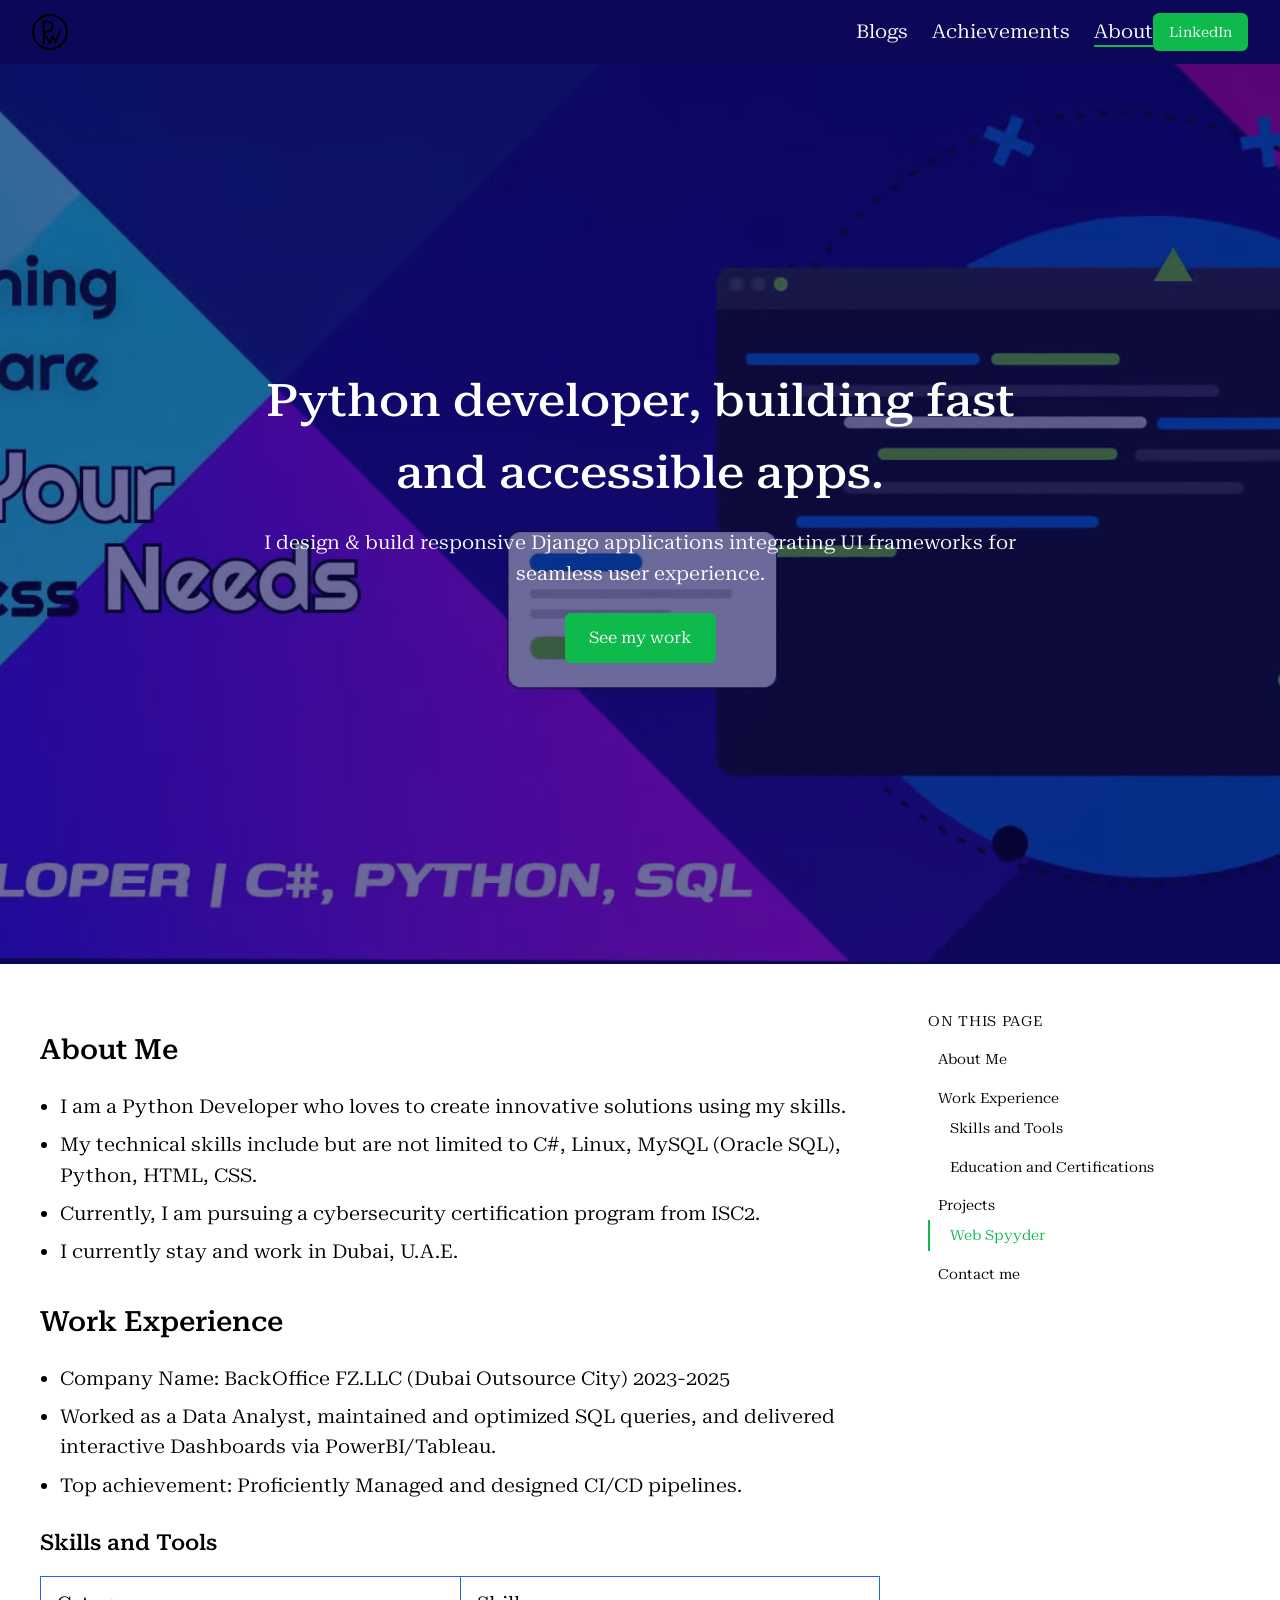
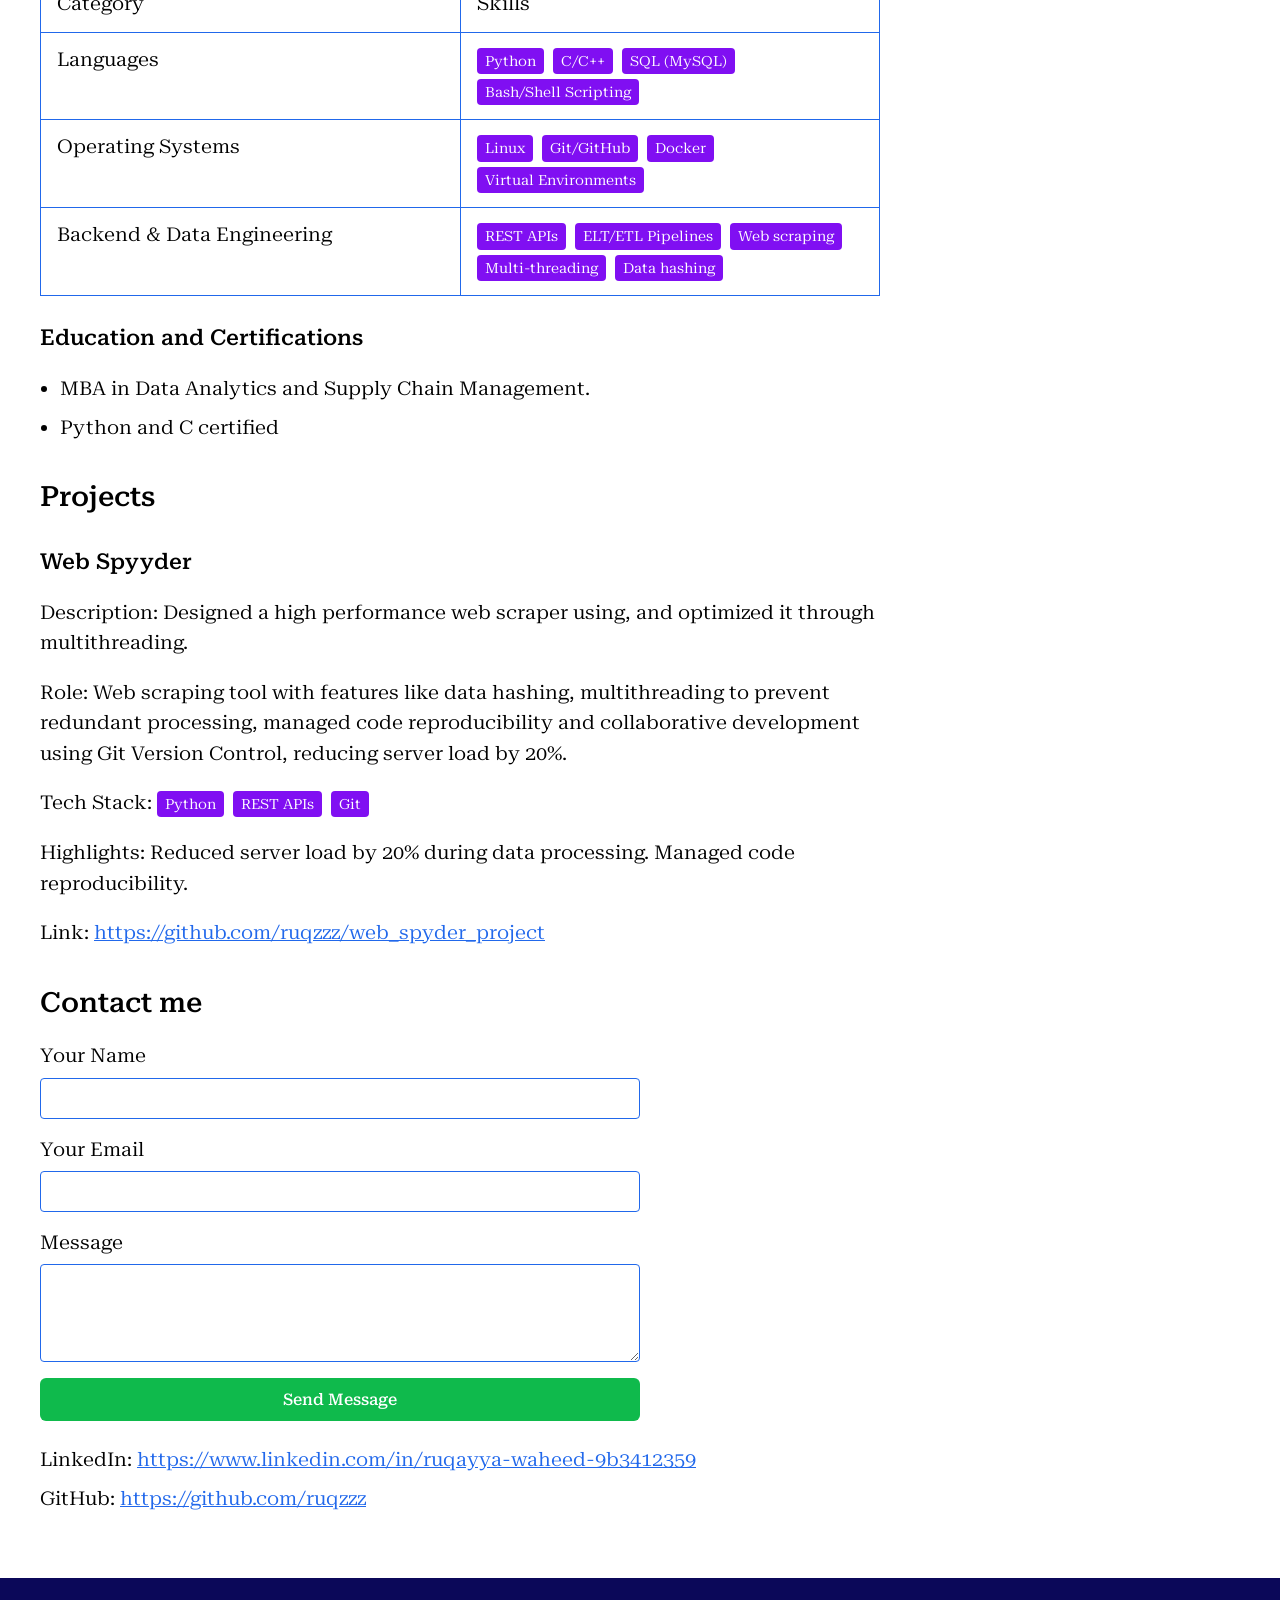
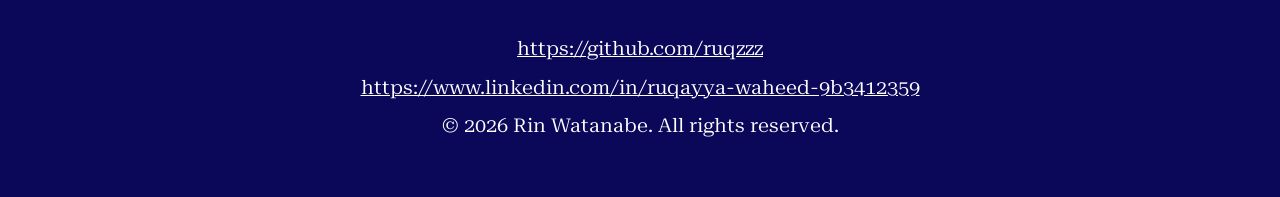
==== index.html @ 6cee9c37 "added portfolio source files" ====
<!DOCTYPE html>
<html lang="en">
<head>
  <meta charset="UTF-8">
  <meta name="viewport" content="width=device-width, initial-scale=1.0">
  <title>Rin_sporfolio — About</title>
  <meta name="description" content="Python developer, building fast and accessible apps. Portfolio of Rin Watanabe.">

  <!-- Open Graph (index.html only) -->
  <meta property="og:title" content="Rin_sporfolio">
  <meta property="og:description" content="Python developer, building fast and accessible apps.">
  <meta property="og:image" content="/assets/images/open_graph_image_optimized.png">
  <meta property="og:type" content="website">
  <meta property="og:url" content="/">

  <!-- Google Fonts: Roboto Serif variable font -->
  <link rel="preconnect" href="https://fonts.googleapis.com">
  <link rel="preconnect" href="https://fonts.gstatic.com" crossorigin>
  <link href="https://fonts.googleapis.com/css2?family=Roboto+Serif:ital,opsz,wdth,wght,GRAD@0,8..144,50..150,100..900,-50..100&display=swap" rel="stylesheet">

  <!-- Favicon (do not modify paths or version strings) -->
  <link rel="icon" type="image/png" href="/assets/icons/favicon-96x96.png?v=2026.06.29" sizes="96x96" />
  <link rel="icon" type="image/svg+xml" href="/assets/icons/favicon.svg?v=2026.06.29" />
  <link rel="shortcut icon" href="/assets/icons/favicon.ico?v=2026.06.29" />
  <link rel="apple-touch-icon" sizes="180x180" href="/assets/icons/apple-touch-icon.png?v=2026.06.29" />
  <meta name="apple-mobile-web-app-title" content="Rin_portf" />
  <link rel="manifest" href="/assets/icons/site.webmanifest?v=2026.06.29" />

  <link rel="stylesheet" href="/styles/styles.css">
</head>
<body>
  <a href="#main-content" class="skip-link">Skip to content</a>

  <!-- Global header (identical on all pages — edit nav links here) -->
  <div class="site-header-wrapper">
    <header class="site-header">
      <a href="index.html" class="header-logo">
        <img src="/assets/images/logo_updated.svg"
             alt="Rin_sporfolio logo"
             role="img"
             aria-label="Rin_sporfolio logo"
             height="36">
      </a>

      <nav class="header-nav" aria-label="Primary navigation">
        <ul>
          <li><a href="blogs.html">Blogs</a></li>
          <li><a href="achievements.html">Achievements</a></li>
          <li><a href="index.html" class="is-active">About</a></li>
        </ul>
      </nav>

      <div class="header-actions">
        <a href="https://www.linkedin.com/in/ruqayya-waheed-9b3412359"
           class="btn-linkedin"
           target="_blank"
           rel="noopener noreferrer">LinkedIn</a>
      </div>

      <button class="menu-toggle"
              type="button"
              aria-expanded="false"
              aria-controls="mobile-menu"
              aria-label="Open navigation menu">
        <span class="menu-toggle-bar"></span>
        <span class="menu-toggle-bar"></span>
        <span class="menu-toggle-bar"></span>
      </button>
    </header>

    <nav id="mobile-menu" class="mobile-menu" aria-label="Mobile navigation">
      <ul>
        <li><a href="blogs.html">Blogs</a></li>
        <li><a href="achievements.html">Achievements</a></li>
        <li><a href="index.html" class="is-active">About</a></li>
      </ul>
      <a href="https://www.linkedin.com/in/ruqayya-waheed-9b3412359"
         class="btn-linkedin"
         target="_blank"
         rel="noopener noreferrer">LinkedIn</a>
    </nav>
  </div>

  <!-- Hero section (edit headline and CTA in HTML below) -->
  <section class="hero" aria-label="Introduction">
    <video
      class="hero-video"
      autoplay
      muted
      loop
      playsinline
      aria-hidden="true"
      poster="/assets/images/optimized_fallback_hero_image.svg">
      <source
        src="/assets/images/optimized_Frame_len_increased.webm"
        type="video/webm">
    </video>
    <div class="hero-overlay" aria-hidden="true"></div>
    <div class="hero-content">
      <h1>Python developer, building fast and accessible apps.</h1>
      <p>I design &amp; build responsive Django applications integrating UI frameworks for seamless user experience.</p>
      <a href="#projects" class="btn-primary">See my work</a>
    </div>
  </section>

  <!-- Two-column layout: main content + TOC (no left sidebar) -->
  <div class="page-layout">
    <button class="toc-toggle"
            type="button"
            aria-expanded="false"
            aria-controls="toc-sidebar">
      On this page
    </button>

    <div class="content-grid">
      <main id="main-content" class="main-content">

        <!-- About Me (edit content below) -->
        <section id="about-me" aria-labelledby="about-me-heading">
          <h2 id="about-me-heading">About Me</h2>
          <ul>
            <li>I am a Python Developer who loves to create innovative solutions using my skills.</li>
            <li>My technical skills include but are not limited to C#, Linux, MySQL (Oracle SQL), Python, HTML, CSS.</li>
            <li>Currently, I am pursuing a cybersecurity certification program from ISC2.</li>
            <li>I currently stay and work in Dubai, U.A.E.</li>
          </ul>
        </section>

        <!-- Work Experience (edit content below) -->
        <section id="work-experience" aria-labelledby="work-experience-heading">
          <h2 id="work-experience-heading">Work Experience</h2>
          <ul>
            <li>Company Name: BackOffice FZ.LLC (Dubai Outsource City) 2023-2025</li>
            <li>Worked as a Data Analyst, maintained and optimized SQL queries, and delivered interactive Dashboards via PowerBI/Tableau.</li>
            <li>Top achievement: Proficiently Managed and designed CI/CD pipelines.</li>
          </ul>

          <h3 id="skills-and-tools">Skills and Tools</h3>
          <table class="skills-table">
            <thead>
              <tr>
                <th scope="col">Category</th>
                <th scope="col">Skills</th>
              </tr>
            </thead>
            <tbody>
              <tr>
                <th scope="row">Languages</th>
                <td>
                  <span class="skill-badge">Python</span>
                  <span class="skill-badge">C/C++</span>
                  <span class="skill-badge">SQL (MySQL)</span>
                  <span class="skill-badge">Bash/Shell Scripting</span>
                </td>
              </tr>
              <tr>
                <th scope="row">Operating Systems</th>
                <td>
                  <span class="skill-badge">Linux</span>
                  <span class="skill-badge">Git/GitHub</span>
                  <span class="skill-badge">Docker</span>
                  <span class="skill-badge">Virtual Environments</span>
                </td>
              </tr>
              <tr>
                <th scope="row">Backend &amp; Data Engineering</th>
                <td>
                  <span class="skill-badge">REST APIs</span>
                  <span class="skill-badge">ELT/ETL Pipelines</span>
                  <span class="skill-badge">Web scraping</span>
                  <span class="skill-badge">Multi-threading</span>
                  <span class="skill-badge">Data hashing</span>
                </td>
              </tr>
            </tbody>
          </table>

          <h3 id="education-and-certifications">Education and Certifications</h3>
          <ul>
            <li>MBA in Data Analytics and Supply Chain Management.</li>
            <li>Python and C certified</li>
          </ul>
        </section>

        <!-- Projects (edit content below) -->
        <section id="projects" aria-labelledby="projects-heading">
          <h2 id="projects-heading">Projects</h2>

          <h3 id="web-spyyder">Web Spyyder</h3>
          <p><strong>Description:</strong> Designed a high performance web scraper using, and optimized it through multithreading.</p>
          <p><strong>Role:</strong> Web scraping tool with features like data hashing, multithreading to prevent redundant processing, managed code reproducibility and collaborative development using Git Version Control, reducing server load by 20%.</p>
          <p><strong>Tech Stack:</strong> <span class="skill-badge">Python</span> <span class="skill-badge">REST APIs</span> <span class="skill-badge">Git</span></p>
          <p><strong>Highlights:</strong> Reduced server load by 20% during data processing. Managed code reproducibility.</p>
          <p><strong>Link:</strong> <a href="https://github.com/ruqzzz/web_spyder_project" target="_blank" rel="noopener noreferrer">https://github.com/ruqzzz/web_spyder_project</a></p>
        </section>

        <!-- Contact form (edit action URL and fields below) -->
        <section id="contact-me" aria-labelledby="contact-me-heading">
          <h2 id="contact-me-heading">Contact me</h2>
          <form class="contact-form"
                action="https://formspree.io/f/xlgypwyl"
                method="POST">
            <div class="form-group">
              <label for="contact-name">Your Name</label>
              <input type="text" id="contact-name" name="name" required aria-required="true">
            </div>
            <div class="form-group">
              <label for="contact-email">Your Email</label>
              <input type="email" id="contact-email" name="email" required aria-required="true">
            </div>
            <div class="form-group">
              <label for="contact-message">Message</label>
              <textarea id="contact-message" name="message" rows="4" required aria-required="true"></textarea>
            </div>
            <button type="submit" class="btn-primary">Send Message</button>
          </form>

          <div class="contact-links">
            <p>LinkedIn: <a href="https://www.linkedin.com/in/ruqayya-waheed-9b3412359" target="_blank" rel="noopener noreferrer">https://www.linkedin.com/in/ruqayya-waheed-9b3412359</a></p>
            <p>GitHub: <a href="https://github.com/ruqzzz" target="_blank" rel="noopener noreferrer">https://github.com/ruqzzz</a></p>
          </div>
        </section>

      </main>

      <!-- TOC column (auto-populated by scripts/main.js) -->
      <aside id="toc-sidebar"
             class="toc-sidebar"
             aria-label="On this page">
        <p class="toc-label">On this page</p>
        <nav aria-label="Table of contents">
          <!-- TOC links generated by JavaScript -->
        </nav>
      </aside>
    </div>
  </div>

  <!-- Global footer (identical on all pages) -->
  <footer class="site-footer">
    <p><a href="https://github.com/ruqzzz" target="_blank" rel="noopener noreferrer">https://github.com/ruqzzz</a></p>
    <p><a href="https://www.linkedin.com/in/ruqayya-waheed-9b3412359" target="_blank" rel="noopener noreferrer">https://www.linkedin.com/in/ruqayya-waheed-9b3412359</a></p>
    <p>&copy; 2026 Rin Watanabe. All rights reserved.</p>
  </footer>

  <script src="/scripts/main.js"></script>
</body>
</html>
---- styles/styles.css ----
/* ==========================================================================
   Rin_sporfolio — Global Styles
   Edit colours in :root. Edit layout breakpoints in the media queries below.
   ========================================================================== */

/* --- Colour system (edit here, never hardcode hex in HTML) --- */
:root {
  --color-primary-green: #0FBA4C;
  --color-primary-blue: #2168EB;
  --color-secondary-purple: #800FF2;
  --color-accent-navy: #0B0859;
  --color-accent-indigo: #1E0D8C;
  --color-bg-white: #FFFFFF;
  --color-text-black: #000000;
  --color-text-white: #FFFFFF;

  --hero-overlay: rgba(11, 8, 89, 0.6);

  --header-height: 64px;
  --header-z-index: 100;
  --toc-sticky-top: 80px;

  --font-family: 'Roboto Serif', serif;

  --focus-ring: 2px solid var(--color-primary-green);
  --focus-offset: 2px;
}

/* --- Smooth scrolling for TOC anchor links --- */
html {
  scroll-behavior: smooth;
}

/* --- Typography: mobile-first defaults --- */
body {
  margin: 0;
  font-family: var(--font-family);
  font-size: 16px;
  font-weight: 400;
  font-style: normal;
  font-variation-settings: 'opsz' 16, 'wdth' 112.5, 'wght' 400, 'GRAD' -50;
  background-color: var(--color-bg-white);
  color: var(--color-text-black);
  line-height: 1.6;
}

h1 {
  font-family: var(--font-family);
  font-size: 28px;
  font-weight: 500;
  font-style: normal;
  font-variation-settings: 'opsz' 28, 'wdth' 125, 'wght' 500;
  margin-top: 0;
}

h2 {
  font-family: var(--font-family);
  font-size: 28px;
  font-weight: 500;
  font-style: normal;
  font-variation-settings: 'opsz' 28, 'wdth' 112.5, 'wght' 500, 'GRAD' 49;
  margin-top: 2rem;
  margin-bottom: 1rem;
}

h3 {
  font-family: var(--font-family);
  font-size: 22px;
  font-weight: 500;
  font-style: normal;
  font-variation-settings: 'opsz' 22, 'wdth' 112.5, 'wght' 500, 'GRAD' 49;
  margin-top: 1.5rem;
  margin-bottom: 0.75rem;
}

/* --- Skip to content link --- */
.skip-link {
  position: absolute;
  top: -100%;
  left: 1rem;
  z-index: 1000;
  padding: 0.75rem 1rem;
  background-color: var(--color-primary-green);
  color: var(--color-text-white);
  text-decoration: none;
  border-radius: 4px;
}

.skip-link:focus {
  top: 1rem;
  outline: var(--focus-ring);
  outline-offset: var(--focus-offset);
}

/* --- Focus styles (never suppress outline) --- */
a:focus-visible,
button:focus-visible,
input:focus-visible,
textarea:focus-visible,
summary:focus-visible {
  outline: var(--focus-ring);
  outline-offset: var(--focus-offset);
}

/* --- Global header --- */
.site-header {
  position: sticky;
  top: 0;
  z-index: var(--header-z-index);
  display: flex;
  align-items: center;
  justify-content: space-between;
  height: var(--header-height);
  padding: 0 1rem;
  background-color: var(--color-accent-navy);
  color: var(--color-text-white);
}

.site-header a {
  color: var(--color-text-white);
  text-decoration: none;
}

.site-header a:hover {
  color: var(--color-primary-green);
}

.header-logo img {
  display: block;
  height: 36px;
  width: auto;
}

.header-nav {
  display: none;
}

.header-nav ul {
  display: flex;
  gap: 1.5rem;
  list-style: none;
  margin: 0;
  padding: 0;
}

.header-nav a {
  color: var(--color-text-white);
  text-decoration: none;
  padding-bottom: 2px;
}

.header-nav a:hover {
  color: var(--color-primary-green);
}

.header-nav a.is-active {
  color: var(--color-text-white);
  border-bottom: 2px solid var(--color-primary-green);
}

.header-actions {
  display: none;
  align-items: center;
  gap: 1rem;
}

.btn-linkedin {
  display: inline-block;
  padding: 8px 16px;
  background-color: var(--color-primary-green);
  color: var(--color-text-white);
  text-decoration: none;
  border-radius: 6px;
  font-size: 14px;
  white-space: nowrap;
}

.btn-linkedin:hover {
  color: var(--color-text-white);
  filter: brightness(1.1);
}

/* --- Hamburger menu (mobile) --- */
.menu-toggle {
  display: flex;
  flex-direction: column;
  justify-content: center;
  gap: 5px;
  width: 44px;
  height: 44px;
  padding: 0;
  border: none;
  background: transparent;
  cursor: pointer;
}

.menu-toggle-bar {
  display: block;
  width: 24px;
  height: 2px;
  background-color: var(--color-text-white);
  margin: 0 auto;
}

.mobile-menu {
  display: none;
  position: absolute;
  top: var(--header-height);
  left: 0;
  right: 0;
  background-color: var(--color-accent-navy);
  padding: 1rem;
  z-index: calc(var(--header-z-index) - 1);
}

.mobile-menu.is-open {
  display: block;
}

.mobile-menu ul {
  list-style: none;
  margin: 0;
  padding: 0;
}

.mobile-menu li {
  margin-bottom: 0.75rem;
}

.mobile-menu a {
  color: var(--color-text-white);
  text-decoration: none;
  display: block;
  padding: 0.5rem 0;
}

.mobile-menu a:hover {
  color: var(--color-primary-green);
}

.mobile-menu a.is-active {
  border-left: 3px solid var(--color-primary-green);
  padding-left: 0.75rem;
}

.mobile-menu .btn-linkedin {
  margin-top: 0.5rem;
}

.site-header-wrapper {
  position: relative;
}

/* --- Hero section --- */
.hero {
  position: relative;
  min-height: 100vh;
  overflow: hidden;
  display: flex;
  align-items: center;
  justify-content: center;
  background-color: var(--color-accent-navy);
}

.hero-video {
  position: absolute;
  top: 0;
  left: 0;
  width: 100%;
  height: 100%;
  object-fit: cover;
  z-index: 0;
}

.hero-overlay {
  position: absolute;
  top: 0;
  left: 0;
  width: 100%;
  height: 100%;
  background: var(--hero-overlay);
  z-index: 1;
}

.hero-content {
  position: relative;
  z-index: 2;
  text-align: center;
  color: var(--color-text-white);
  padding: 2rem 1.5rem;
  max-width: 800px;
}

.hero-content h1 {
  color: var(--color-text-white);
  margin-bottom: 1rem;
}

.hero-content p {
  color: var(--color-text-white);
  font-size: 16px;
  margin-bottom: 1.5rem;
}

.btn-primary {
  display: inline-block;
  padding: 12px 24px;
  background-color: var(--color-primary-green);
  color: var(--color-text-white);
  text-decoration: none;
  border-radius: 6px;
  border: none;
  cursor: pointer;
  font-family: var(--font-family);
  font-size: 16px;
  font-weight: 500;
}

.btn-primary:hover {
  color: var(--color-text-white);
  filter: brightness(1.1);
}

/* --- Body hyperlinks --- */
main a:not(.btn-primary):not(.btn-linkedin):not(.btn-outline) {
  color: var(--color-primary-blue);
}

main a:not(.btn-primary):not(.btn-linkedin):not(.btn-outline):hover {
  color: var(--color-primary-green);
}

/* --- Two-column layout --- */
.page-layout {
  max-width: 1200px;
  margin: 0 auto;
  padding: 2rem 1rem;
}

.content-grid {
  display: grid;
  grid-template-columns: 1fr;
  gap: 2rem;
}

/* --- TOC toggle (tablet/mobile) --- */
.toc-toggle {
  display: flex;
  width: 100%;
  padding: 0.75rem 1rem;
  margin-bottom: 1rem;
  background-color: var(--color-accent-navy);
  color: var(--color-text-white);
  border: none;
  border-radius: 6px;
  cursor: pointer;
  font-family: var(--font-family);
  font-size: 16px;
  text-align: left;
}

.toc-toggle:hover {
  background-color: var(--color-accent-indigo);
}

/* --- TOC sidebar --- */
.toc-sidebar {
  display: none;
}

.toc-sidebar.is-expanded {
  display: block;
}

.toc-sidebar .toc-label {
  font-size: 14px;
  font-weight: 500;
  text-transform: uppercase;
  letter-spacing: 0.05em;
  margin-bottom: 0.75rem;
  color: var(--color-text-black);
}

.toc-sidebar nav ul {
  list-style: none;
  margin: 0;
  padding: 0;
}

.toc-sidebar nav li {
  margin-bottom: 0.5rem;
}

.toc-sidebar nav a {
  color: var(--color-text-black);
  text-decoration: none;
  font-size: 14px;
  display: block;
  padding: 0.25rem 0;
  border-left: 2px solid transparent;
  padding-left: 0.5rem;
}

.toc-sidebar nav a:hover {
  color: var(--color-primary-green);
}

.toc-sidebar nav a.is-active {
  color: var(--color-primary-green);
  border-left-color: var(--color-primary-green);
}

.toc-sidebar nav li.toc-h3 a {
  padding-left: 1.25rem;
}

/* --- Main content --- */
.main-content section {
  margin-bottom: 2rem;
}

.main-content ul {
  padding-left: 1.25rem;
}

.main-content ul li {
  margin-bottom: 0.5rem;
}

/* --- Skill badges in table --- */
.skill-badge {
  display: inline-block;
  background-color: var(--color-secondary-purple);
  color: var(--color-text-white);
  border-radius: 4px;
  padding: 2px 8px;
  font-size: 14px;
  margin: 2px 4px 2px 0;
}

/* --- Skills table --- */
.skills-table {
  width: 100%;
  border-collapse: collapse;
  margin: 1rem 0;
}

.skills-table th,
.skills-table td {
  border: 1px solid var(--color-primary-blue);
  padding: 0.75rem 1rem;
  text-align: left;
  vertical-align: top;
  color: var(--color-text-black);
  background-color: var(--color-bg-white);
}

.skills-table th {
  width: 30%;
  font-weight: 500;
}

/* --- Contact form --- */
.contact-form {
  display: flex;
  flex-direction: column;
  gap: 1rem;
  max-width: 600px;
}

.form-group {
  display: flex;
  flex-direction: column;
  gap: 0.375rem;
}

.form-group label {
  color: var(--color-text-black);
  font-weight: 500;
}

.form-group input,
.form-group textarea {
  padding: 0.625rem 0.75rem;
  border: 1px solid var(--color-primary-blue);
  border-radius: 4px;
  font-family: var(--font-family);
  font-size: 16px;
  color: var(--color-text-black);
  background-color: var(--color-bg-white);
}

.contact-links {
  margin-top: 1.5rem;
}

.contact-links p {
  margin: 0.5rem 0;
}

/* --- Footer --- */
.site-footer {
  background-color: var(--color-accent-navy);
  color: var(--color-text-white);
  padding: 48px 1rem;
  text-align: center;
}

.site-footer a {
  color: var(--color-text-white);
  text-decoration: underline;
}

.site-footer a:hover {
  color: var(--color-primary-green);
}

.site-footer p {
  margin: 0.5rem 0;
  color: var(--color-text-white);
}

/* --- 404 page --- */
.error-page {
  min-height: 60vh;
  display: flex;
  flex-direction: column;
  align-items: center;
  justify-content: center;
  text-align: center;
  padding: 2rem;
}

/* --- Tablet: 768px+ --- */
@media (min-width: 768px) {
  body {
    font-size: 19px;
    font-variation-settings: 'opsz' 19, 'wdth' 112.5, 'wght' 400, 'GRAD' -50;
  }

  h1 {
    font-size: 45px;
    font-variation-settings: 'opsz' 45, 'wdth' 125, 'wght' 500;
  }

  .hero-content p {
    font-size: 19px;
  }

  .site-header {
    padding: 0 2rem;
  }

  .header-nav {
    margin-left: auto;
  }

  .menu-toggle {
    display: none;
  }

  .mobile-menu {
    display: none !important;
  }

  .header-nav {
    display: block;
  }

  .header-actions {
    display: flex;
  }
}

/* --- Desktop: 1024px+ --- */
@media (min-width: 1024px) {
  .content-grid {
    grid-template-columns: 70% 26%;
    gap: 4%;
  }

  .toc-toggle {
    display: none;
  }

  .toc-sidebar {
    display: block;
    position: sticky;
    top: var(--toc-sticky-top);
    align-self: start;
  }

  .toc-sidebar.is-expanded {
    display: block;
  }
}
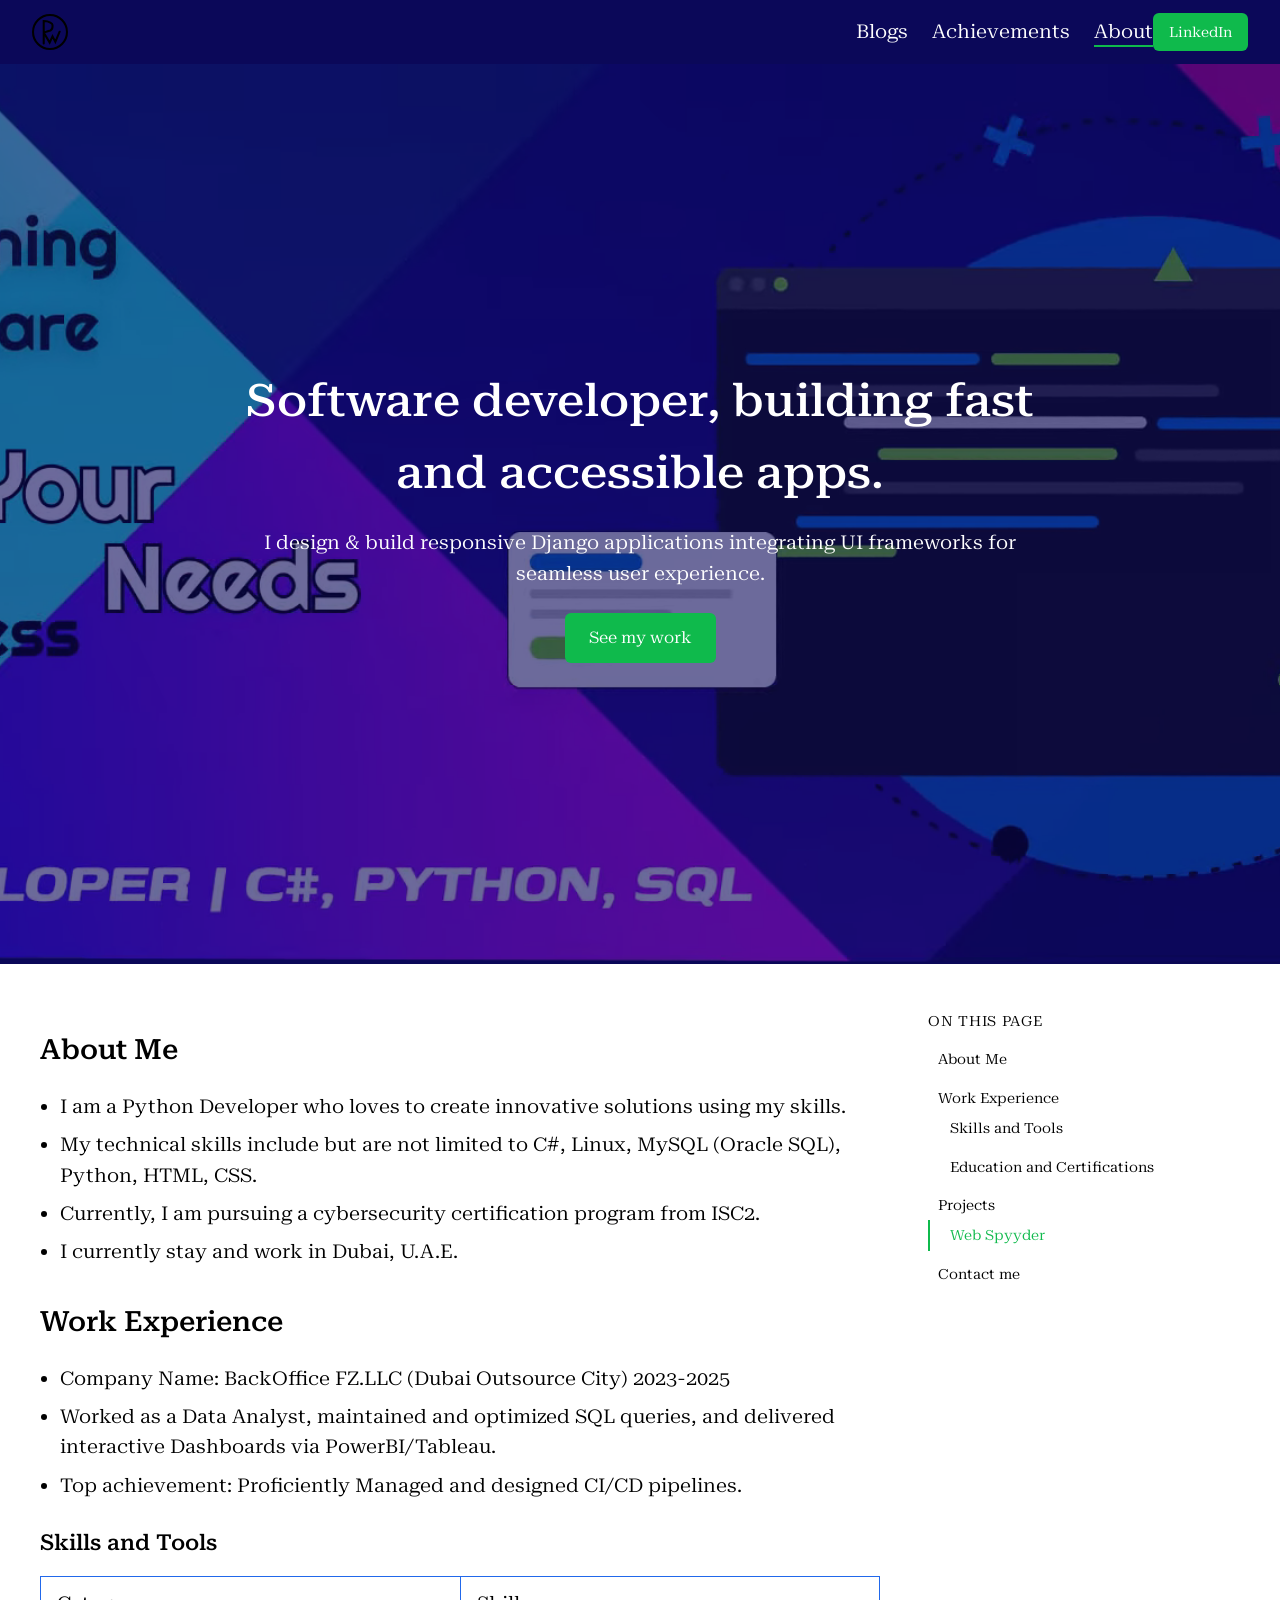
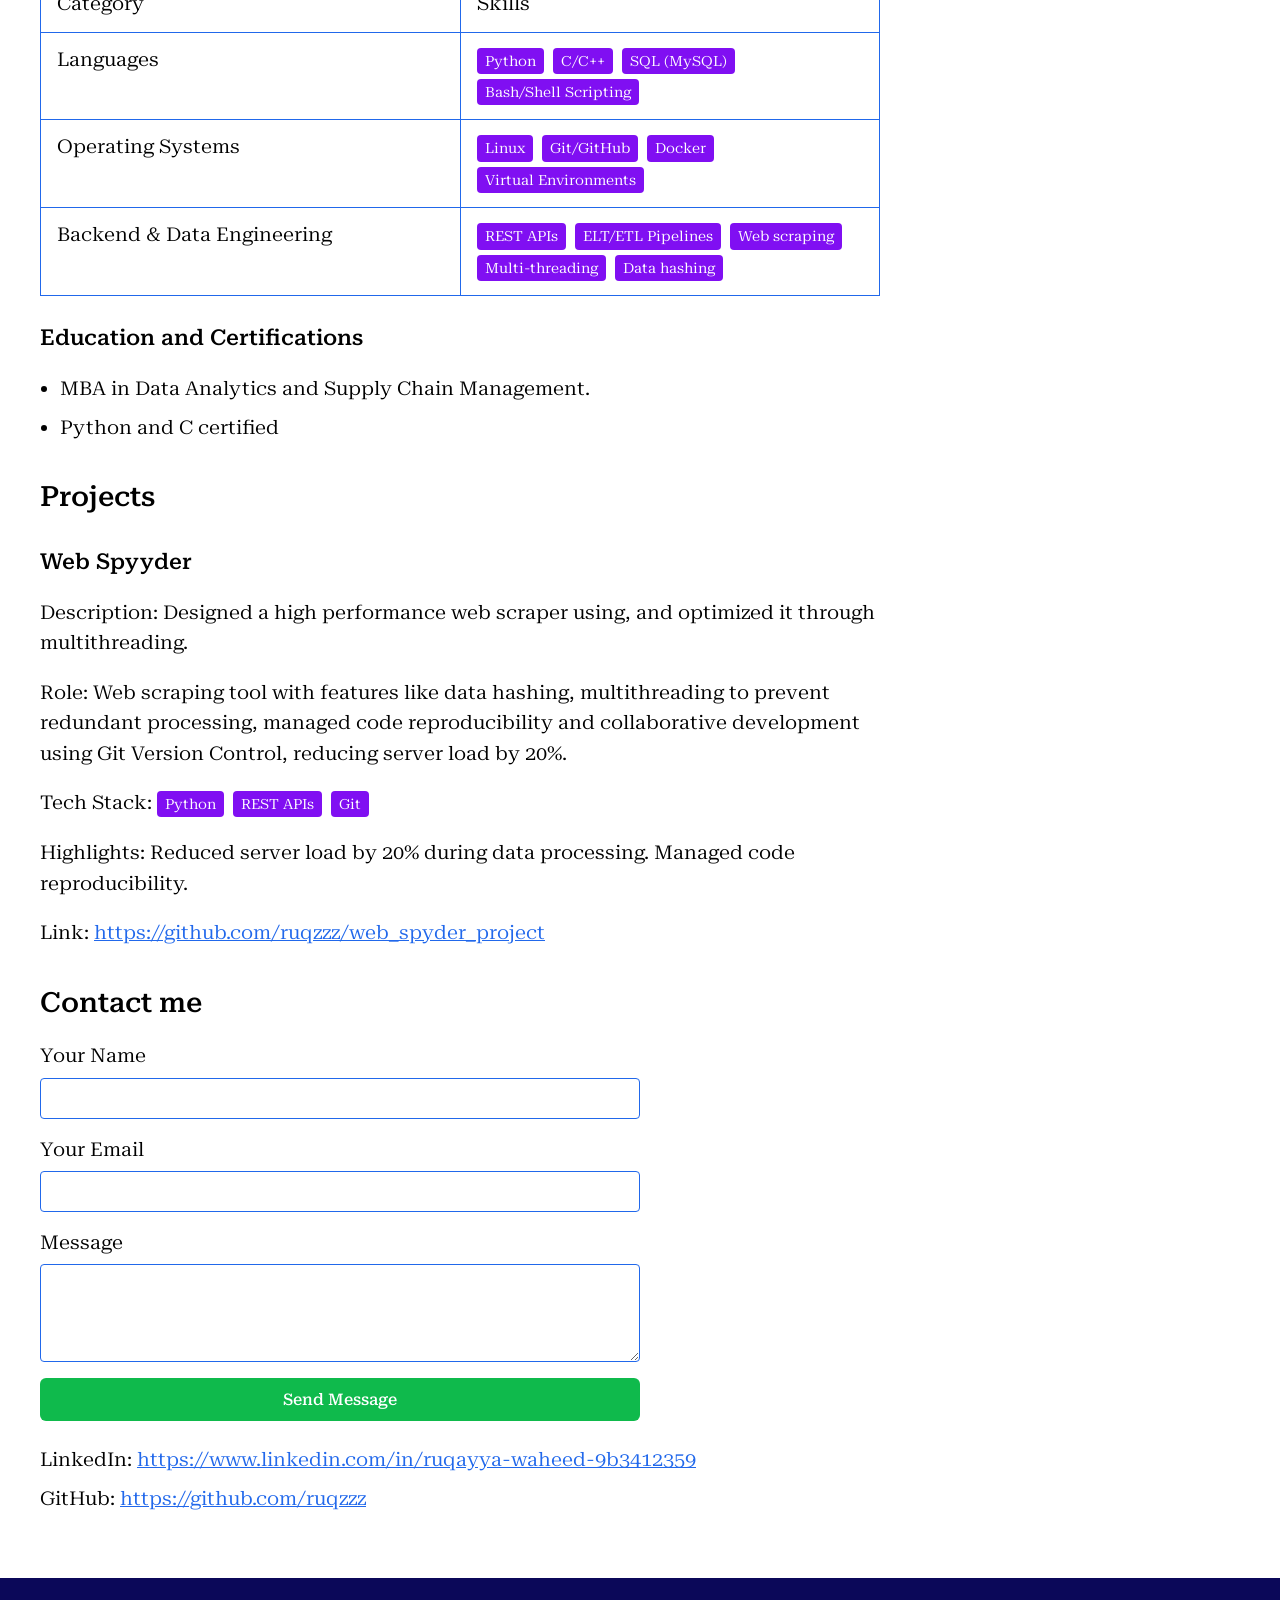
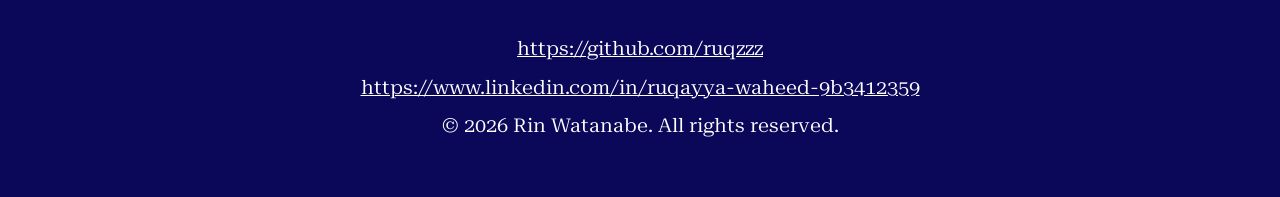
==== commit 032c1bf9: "updated index.html" ====
--- a/index.html
+++ b/index.html
@@ -97,7 +97,7 @@
     </video>
     <div class="hero-overlay" aria-hidden="true"></div>
     <div class="hero-content">
-      <h1>Python developer, building fast and accessible apps.</h1>
+      <h1>Software developer, building fast and accessible apps.</h1>
       <p>I design &amp; build responsive Django applications integrating UI frameworks for seamless user experience.</p>
       <a href="#projects" class="btn-primary">See my work</a>
     </div>
